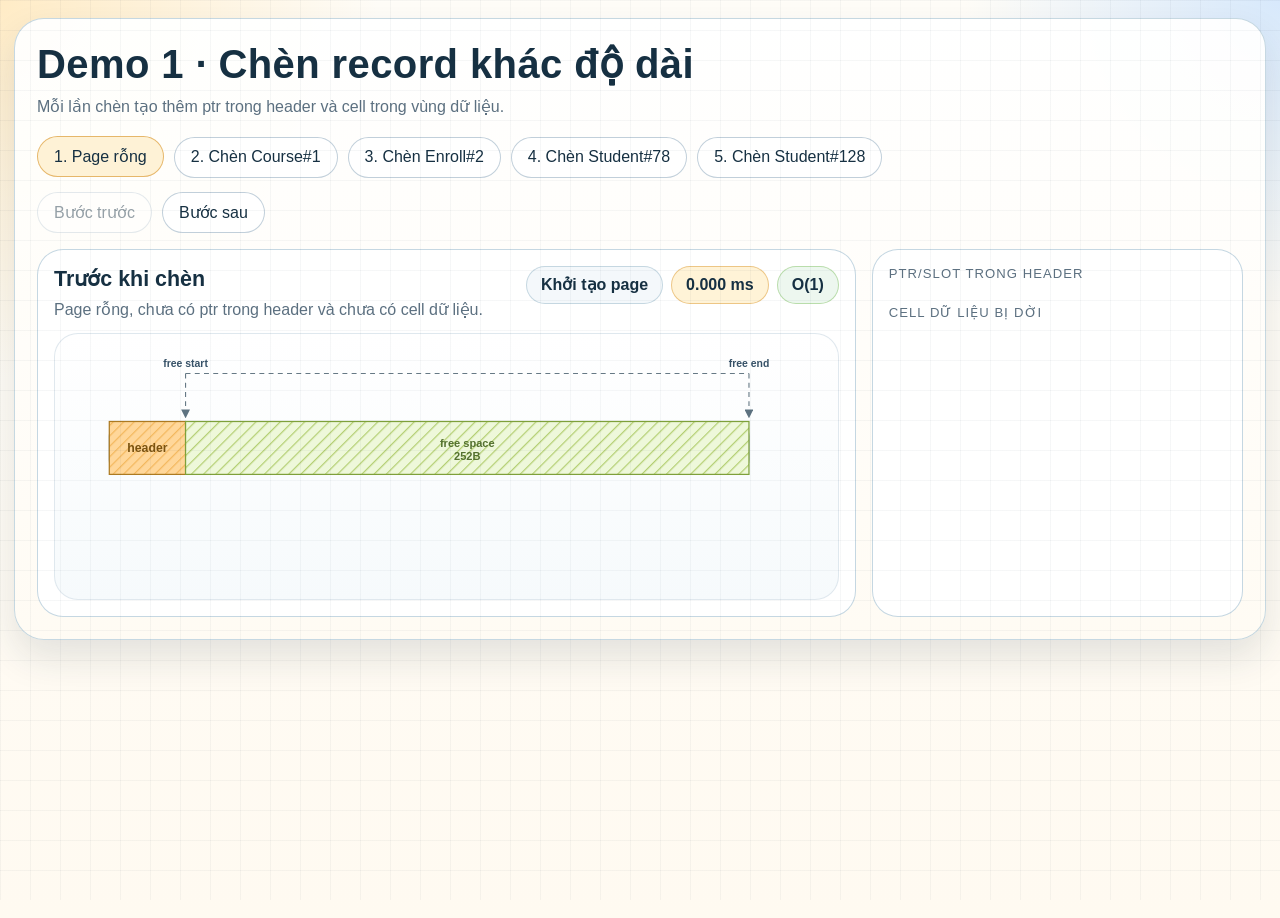
==== demo/web/demo_insert.html @ 4e21b1f2 "feat(demo): add demo python and visual" ====
﻿<!DOCTYPE html>
<html lang="vi">
<head>
    <meta charset="UTF-8">
    <meta name="viewport" content="width=device-width, initial-scale=1.0">
    <title>Demo 1 - Chèn record</title>
    <link rel="stylesheet" href="./page_visual.css">
</head>
<body>
    <div id="app"></div>
    <script src="./page_visual.js"></script>
    <script>
        bootPageDemo("../data/demo_insert.json");
    </script>
</body>
</html>
---- demo/web/page_visual.css ----
﻿:root {
    color-scheme: light;
    --bg: #fffaf1;
    --panel: rgba(255, 255, 255, 0.94);
    --ink: #163042;
    --muted: #5c7080;
    --line: #bfd3df;
    --shadow: 0 18px 38px rgba(22, 48, 66, 0.12);
    --radius: 26px;
}

* {
    box-sizing: border-box;
}

body {
    margin: 0;
    min-height: 100vh;
    font-family: "Segoe UI Variable Text", "Trebuchet MS", sans-serif;
    color: var(--ink);
    background:
        radial-gradient(circle at top left, rgba(255, 223, 162, 0.58), transparent 24%),
        radial-gradient(circle at top right, rgba(179, 214, 255, 0.52), transparent 20%),
        linear-gradient(180deg, #fffdf8 0%, var(--bg) 100%);
}

body::before {
    content: "";
    position: fixed;
    inset: 0;
    background-image: linear-gradient(rgba(22, 48, 66, 0.04) 1px, transparent 1px),
        linear-gradient(90deg, rgba(22, 48, 66, 0.04) 1px, transparent 1px);
    background-size: 30px 30px;
    pointer-events: none;
}

.page-shell {
    width: min(1260px, calc(100vw - 28px));
    margin: 18px auto;
    padding: 22px;
    border: 1px solid rgba(191, 211, 223, 0.88);
    border-radius: 30px;
    background: linear-gradient(180deg, rgba(255, 255, 255, 0.94), rgba(255, 251, 243, 0.94));
    box-shadow: var(--shadow);
}

.page-shell-error {
    max-width: 760px;
}

.hero-copy h1 {
    margin: 0;
    font-size: clamp(1.8rem, 3.8vw, 2.5rem);
    letter-spacing: 0.01em;
}

.hero-copy p {
    margin: 8px 0 0;
    max-width: 68ch;
    color: var(--muted);
    line-height: 1.48;
}

.toolbar {
    display: flex;
    flex-wrap: wrap;
    gap: 10px;
    margin: 18px 0 14px;
}

.step-btn,
.control-btn {
    border: 1px solid rgba(126, 156, 177, 0.48);
    background: rgba(255, 255, 255, 0.88);
    color: var(--ink);
    border-radius: 999px;
    padding: 10px 16px;
    font: inherit;
    cursor: pointer;
    transition: transform 180ms ease, background 180ms ease, border-color 180ms ease;
}

.step-btn:hover,
.control-btn:hover,
.step-btn.active {
    transform: translateY(-1px);
    background: #fef2d6;
    border-color: rgba(222, 161, 66, 0.72);
}

.step-btn:disabled,
.control-btn:disabled {
    opacity: 0.45;
    cursor: default;
    transform: none;
}

.control-row {
    display: flex;
    gap: 10px;
    margin-bottom: 16px;
}

.stage {
    display: grid;
    gap: 16px;
    grid-template-columns: minmax(0, 1.72fr) minmax(280px, 0.78fr);
}

.canvas-card,
.detail-card {
    border-radius: var(--radius);
    border: 1px solid rgba(191, 211, 223, 0.9);
    background: var(--panel);
    padding: 16px;
}

.canvas-card {
    overflow: hidden;
}

.state-head {
    display: flex;
    justify-content: space-between;
    gap: 14px;
    align-items: start;
}

.state-title {
    margin: 0;
    font-size: 1.34rem;
}

.state-note {
    margin: 6px 0 0;
    color: var(--muted);
    line-height: 1.45;
    max-width: 62ch;
}

.state-badges {
    display: flex;
    flex-wrap: wrap;
    gap: 8px;
    justify-content: flex-end;
}

.badge {
    display: inline-flex;
    align-items: center;
    min-height: 38px;
    padding: 0 14px;
    border-radius: 999px;
    background: #f4f8fb;
    border: 1px solid rgba(191, 211, 223, 0.88);
    font-weight: 700;
    white-space: nowrap;
}

.badge-time {
    background: #fff3d7;
    border-color: rgba(222, 161, 66, 0.54);
}

.badge-big-o {
    background: #edf7ef;
    border-color: rgba(113, 183, 77, 0.42);
}

.figure-wrap {
    margin-top: 12px;
    border-radius: 24px;
    padding: 10px 10px 14px;
    background: linear-gradient(180deg, rgba(255, 255, 255, 0.98), rgba(246, 250, 252, 0.98));
    border: 1px solid rgba(223, 232, 238, 0.96);
}

.figure-wrap svg {
    width: 100%;
    height: auto;
    display: block;
}

.detail-card {
    display: grid;
    gap: 14px;
    align-content: start;
}

.detail-group {
    display: grid;
    gap: 10px;
}

.metric-label {
    font-size: 0.82rem;
    text-transform: uppercase;
    letter-spacing: 0.08em;
    color: var(--muted);
}

.focus-list {
    display: grid;
    gap: 10px;
}

.focus-card {
    border-radius: 18px;
    border: 1px solid rgba(191, 211, 223, 0.86);
    background: rgba(255, 255, 255, 0.96);
    padding: 12px 13px;
    animation: riseIn 220ms ease both;
}

.focus-card.move {
    border-color: rgba(216, 111, 111, 0.42);
    background: linear-gradient(180deg, rgba(255, 248, 248, 0.98), rgba(255, 255, 255, 0.96));
}

.focus-line {
    display: flex;
    align-items: center;
    justify-content: space-between;
    gap: 10px;
}

.focus-line strong {
    font-size: 0.98rem;
}

.focus-copy,
.focus-sub,
.focus-meta {
    color: var(--muted);
    line-height: 1.4;
}

.focus-copy {
    margin-top: 6px;
    font-size: 0.94rem;
}

.focus-meta,
.focus-sub {
    margin-top: 4px;
    font-size: 0.9rem;
}

.focus-chip {
    display: inline-flex;
    align-items: center;
    min-height: 24px;
    padding: 0 10px;
    border-radius: 999px;
    background: #edf7ef;
    border: 1px solid rgba(113, 183, 77, 0.42);
    color: #40632a;
    font-size: 0.82rem;
    font-weight: 700;
    white-space: nowrap;
}

.focus-chip.danger {
    background: #fff0f0;
    border-color: rgba(216, 111, 111, 0.44);
    color: #9b4848;
}

@keyframes riseIn {
    from {
        opacity: 0;
        transform: translateY(8px);
    }

    to {
        opacity: 1;
        transform: translateY(0);
    }
}

@media (max-width: 1040px) {
    .stage {
        grid-template-columns: 1fr;
    }
}

@media (max-width: 700px) {
    .page-shell {
        width: min(100vw - 14px, 100%);
        margin: 7px auto;
        padding: 14px;
        border-radius: 22px;
    }

    .state-head {
        flex-direction: column;
    }

    .state-badges {
        justify-content: flex-start;
    }

    .toolbar,
    .control-row {
        gap: 8px;
    }

    .step-btn,
    .control-btn {
        width: 100%;
        text-align: center;
    }

    .focus-line {
        align-items: flex-start;
        flex-direction: column;
    }
}
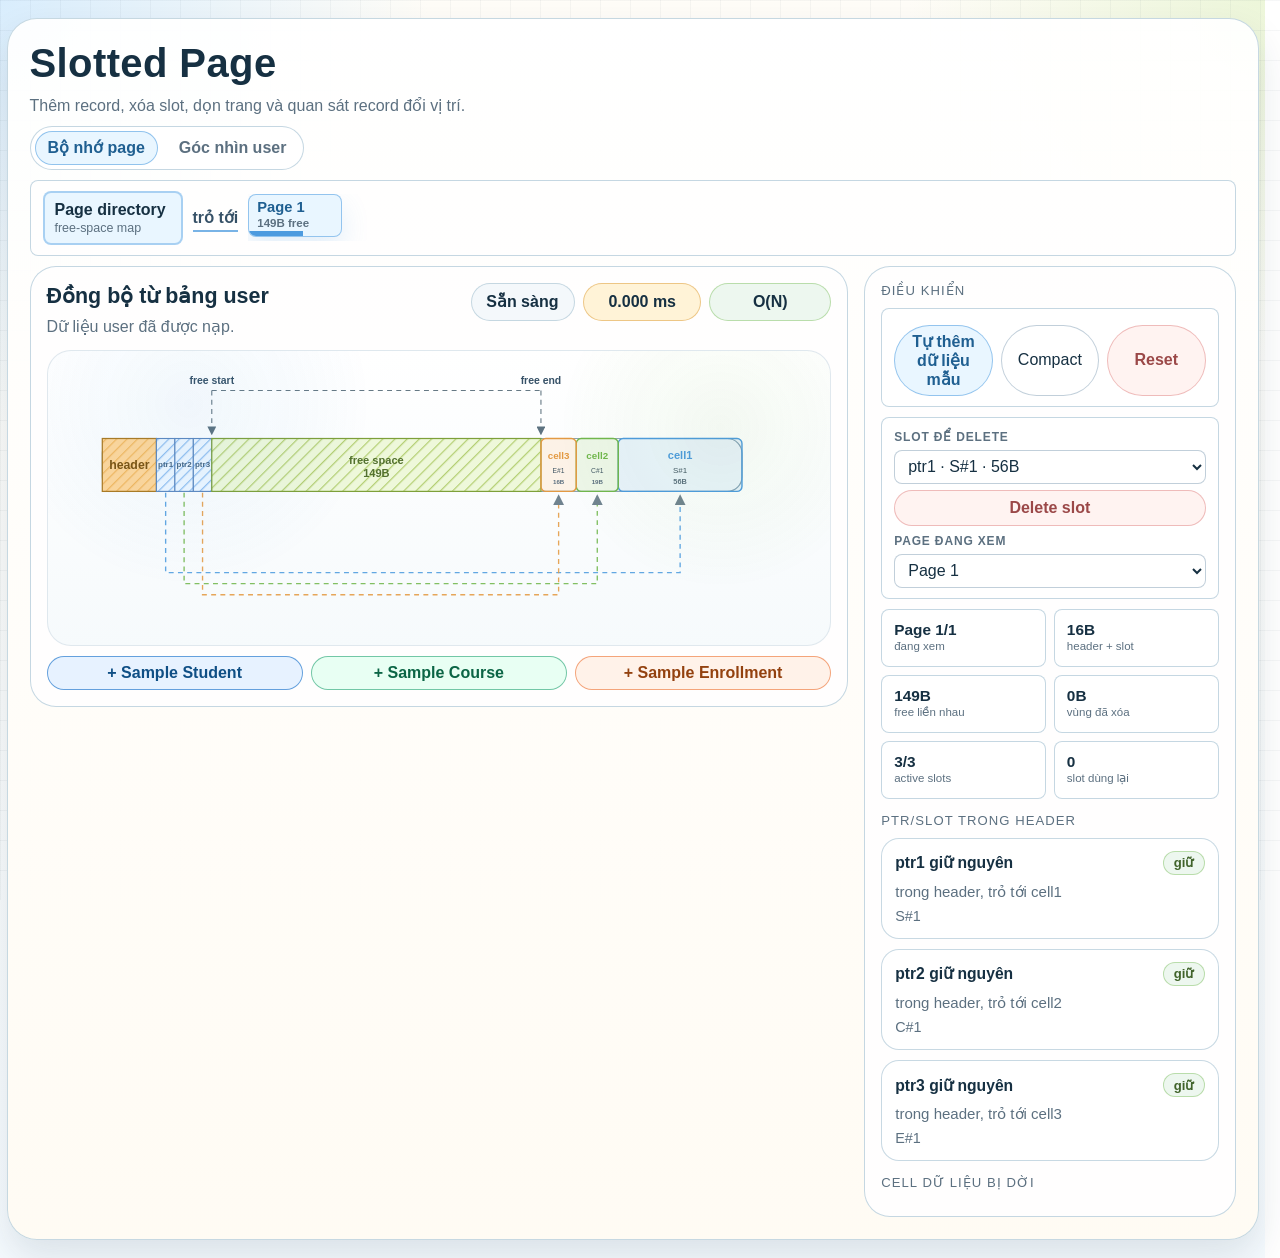
==== commit 5e1f8e27: "feat(visual): add new interactive demo" ====
--- a/demo/web/demo_insert.html
+++ b/demo/web/demo_insert.html
@@ -1,16 +1,16 @@
-﻿<!DOCTYPE html>
+<!DOCTYPE html>
 <html lang="vi">
 <head>
     <meta charset="UTF-8">
     <meta name="viewport" content="width=device-width, initial-scale=1.0">
-    <title>Demo 1 - Chèn record</title>
+    <title>Slotted Page</title>
     <link rel="stylesheet" href="./page_visual.css">
 </head>
 <body>
     <div id="app"></div>
     <script src="./page_visual.js"></script>
     <script>
-        bootPageDemo("../data/demo_insert.json");
+        bootLivePageDemo();
     </script>
 </body>
 </html>
--- a/demo/web/page_visual.css
+++ b/demo/web/page_visual.css
@@ -1,12 +1,15 @@
-﻿:root {
+:root {
     color-scheme: light;
-    --bg: #fffaf1;
+    --bg: #f6fbff;
     --panel: rgba(255, 255, 255, 0.94);
     --ink: #163042;
     --muted: #5c7080;
     --line: #bfd3df;
     --shadow: 0 18px 38px rgba(22, 48, 66, 0.12);
     --radius: 26px;
+    --ease-out-soft: cubic-bezier(0.22, 1, 0.36, 1);
+    --ease-spring: cubic-bezier(0.2, 0.9, 0.24, 1.14);
+    --glow-blue: 0 12px 28px rgba(77, 155, 223, 0.16);
 }
 
 * {
@@ -19,9 +22,13 @@
     font-family: "Segoe UI Variable Text", "Trebuchet MS", sans-serif;
     color: var(--ink);
     background:
-        radial-gradient(circle at top left, rgba(255, 223, 162, 0.58), transparent 24%),
-        radial-gradient(circle at top right, rgba(179, 214, 255, 0.52), transparent 20%),
+        radial-gradient(circle at top left, rgba(202, 231, 255, 0.72), transparent 24%),
+        radial-gradient(circle at top right, rgba(223, 241, 195, 0.58), transparent 20%),
         linear-gradient(180deg, #fffdf8 0%, var(--bg) 100%);
+}
+
+html {
+    scrollbar-gutter: stable;
 }
 
 body::before {
@@ -42,6 +49,7 @@
     border-radius: 30px;
     background: linear-gradient(180deg, rgba(255, 255, 255, 0.94), rgba(255, 251, 243, 0.94));
     box-shadow: var(--shadow);
+    animation: shellEnter 620ms var(--ease-out-soft) both;
 }
 
 .page-shell-error {
@@ -74,18 +82,34 @@
     background: rgba(255, 255, 255, 0.88);
     color: var(--ink);
     border-radius: 999px;
-    padding: 10px 16px;
+    min-height: 36px;
+    padding: 6px 12px;
     font: inherit;
     cursor: pointer;
-    transition: transform 180ms ease, background 180ms ease, border-color 180ms ease;
+    transition: transform 220ms var(--ease-out-soft), background 220ms ease, border-color 220ms ease, box-shadow 220ms ease;
+}
+
+.control-btn.primary {
+    background: #e9f6ff;
+    border-color: rgba(77, 155, 223, 0.54);
+    color: #1f5f91;
+    font-weight: 700;
+}
+
+.control-btn.danger {
+    background: #fff3f1;
+    border-color: rgba(216, 111, 111, 0.42);
+    color: #9b4848;
+    font-weight: 700;
 }
 
 .step-btn:hover,
 .control-btn:hover,
 .step-btn.active {
-    transform: translateY(-1px);
+    transform: translateY(-2px);
     background: #fef2d6;
     border-color: rgba(222, 161, 66, 0.72);
+    box-shadow: 0 10px 18px rgba(222, 161, 66, 0.14);
 }
 
 .step-btn:disabled,
@@ -101,10 +125,479 @@
     margin-bottom: 16px;
 }
 
+.live-shell {
+    width: min(1360px, calc(100vw - 28px));
+}
+
+.live-hero {
+    display: flex;
+    justify-content: space-between;
+    gap: 18px;
+    align-items: end;
+}
+
+.view-tabs {
+    display: inline-flex;
+    gap: 8px;
+    margin: 8px 0 10px;
+    padding: 4px;
+    border: 1px solid rgba(191, 211, 223, 0.9);
+    border-radius: 999px;
+    background: rgba(255, 255, 255, 0.92);
+}
+
+.view-tab {
+    border: 1px solid transparent;
+    background: transparent;
+    color: var(--muted);
+    border-radius: 999px;
+    min-height: 34px;
+    padding: 0 12px;
+    font: inherit;
+    font-weight: 700;
+    cursor: pointer;
+    transition: color 180ms ease, border-color 180ms ease, background 180ms ease;
+}
+
+.view-tab.active {
+    color: #1f5f91;
+    border-color: rgba(77, 155, 223, 0.56);
+    background: #e9f6ff;
+}
+
+.tab-panel {
+    display: none;
+}
+
+.tab-panel.active {
+    display: block;
+}
+
+.live-panel {
+    display: grid;
+    grid-template-columns: minmax(280px, 0.9fr) minmax(220px, 0.58fr) minmax(420px, 1.4fr);
+    gap: 10px;
+    margin: 14px 0 12px;
+    align-items: stretch;
+}
+
+.live-controls {
+    display: grid;
+    gap: 6px;
+    align-content: start;
+    padding: 10px 12px;
+    border: 1px solid rgba(191, 211, 223, 0.9);
+    border-radius: 8px;
+    background: rgba(255, 255, 255, 0.92);
+}
+
+.field-label {
+    font-size: 0.75rem;
+    text-transform: uppercase;
+    letter-spacing: 0.07em;
+    color: var(--muted);
+    font-weight: 700;
+    margin-top: 2px;
+}
+
+.live-select,
+.live-input {
+    width: 100%;
+    min-height: 34px;
+    border: 1px solid rgba(126, 156, 177, 0.48);
+    border-radius: 8px;
+    background: #fff;
+    color: var(--ink);
+    padding: 0 9px;
+    font: inherit;
+}
+
+.button-grid {
+    display: grid;
+    grid-template-columns: repeat(2, minmax(0, 1fr));
+    gap: 6px 8px;
+    margin-top: 2px;
+}
+
+.memory-actions {
+    grid-template-columns: repeat(3, minmax(0, 1fr));
+}
+
+.metric-strip {
+    display: grid;
+    grid-template-columns: repeat(3, minmax(0, 1fr));
+    gap: 8px;
+    align-content: start;
+}
+
+.metric-strip-sidebar {
+    grid-template-columns: repeat(2, minmax(0, 1fr));
+}
+
+.page-chain {
+    display: flex;
+    flex-wrap: nowrap;
+    align-items: center;
+    gap: 10px;
+    margin: 0 0 10px;
+    padding: 10px 12px;
+    border: 1px solid rgba(191, 211, 223, 0.9);
+    border-radius: 8px;
+    background: rgba(255, 255, 255, 0.88);
+    overflow: hidden;
+}
+
+.memory-overview-card {
+    margin: 0 0 16px;
+    padding: 16px;
+    border: 1px solid rgba(191, 211, 223, 0.9);
+    border-radius: 22px;
+    background: linear-gradient(180deg, rgba(255, 255, 255, 0.96), rgba(247, 250, 252, 0.96));
+}
+
+.memory-overview-head h2 {
+    margin: 0;
+    font-size: 1.08rem;
+}
+
+.memory-overview-head p {
+    margin: 6px 0 0;
+    color: var(--muted);
+    line-height: 1.42;
+}
+
+.memory-grid {
+    display: grid;
+    grid-template-columns: repeat(auto-fit, minmax(210px, 1fr));
+    gap: 12px;
+    margin-top: 14px;
+}
+
+.memory-page {
+    border: 1px solid rgba(191, 211, 223, 0.9);
+    border-radius: 16px;
+    background: rgba(255, 255, 255, 0.95);
+    padding: 12px;
+    text-align: left;
+    cursor: pointer;
+    transition: transform 180ms var(--ease-out-soft), border-color 180ms ease, box-shadow 180ms ease, background 180ms ease;
+}
+
+.memory-page:hover {
+    transform: translateY(-2px);
+    border-color: rgba(77, 155, 223, 0.44);
+    box-shadow: 0 12px 22px rgba(22, 48, 66, 0.08);
+}
+
+.memory-page.active {
+    background: #eef8ff;
+    border-color: rgba(77, 155, 223, 0.56);
+    box-shadow: 0 12px 24px rgba(77, 155, 223, 0.12);
+}
+
+.memory-page-head,
+.memory-page-meta {
+    display: flex;
+    justify-content: space-between;
+    gap: 8px;
+    flex-wrap: wrap;
+}
+
+.memory-page-head span,
+.memory-page-meta span {
+    color: var(--muted);
+    font-size: 0.78rem;
+}
+
+.memory-bar {
+    display: flex;
+    height: 16px;
+    margin: 10px 0 9px;
+    overflow: hidden;
+    border-radius: 999px;
+    background: #eef3f7;
+    border: 1px solid rgba(214, 224, 231, 0.92);
+}
+
+.memory-segment {
+    display: block;
+    height: 100%;
+}
+
+.memory-segment.header {
+    background: #ffd79a;
+}
+
+.memory-segment.used {
+    background: #8fc1f0;
+}
+
+.memory-segment.gap {
+    background: #e8b1b1;
+}
+
+.memory-segment.free {
+    background: #b9d88a;
+}
+
+.directory-node {
+    min-width: 140px;
+    flex-shrink: 0;
+    border: 2px solid rgba(77, 155, 223, 0.42);
+    border-radius: 8px;
+    background: #e9f6ff;
+    padding: 8px 10px;
+}
+
+.directory-node strong,
+.directory-node span {
+    display: block;
+}
+
+.directory-node span {
+    margin-top: 2px;
+    color: var(--muted);
+    font-size: 0.78rem;
+}
+
+.directory-link,
+.page-link {
+    position: relative;
+    color: #365167;
+    font-weight: 800;
+}
+
+.directory-link {
+    flex-shrink: 0;
+}
+
+.directory-link::after {
+    content: "";
+    position: absolute;
+    left: 0;
+    right: 0;
+    bottom: -5px;
+    height: 2px;
+    background: #4d9bdf;
+    opacity: 0.75;
+}
+
+.page-chain-pages {
+    display: flex;
+    flex-wrap: nowrap;
+    align-items: center;
+    gap: 6px;
+    min-width: 0;
+    flex: 1;
+    overflow-x: auto;
+    overflow-y: hidden;
+    padding-bottom: 4px;
+    scrollbar-gutter: stable;
+}
+
+.page-chain-pages::-webkit-scrollbar {
+    height: 6px;
+}
+
+.page-chain-pages::-webkit-scrollbar-thumb {
+    background: rgba(126, 156, 177, 0.48);
+    border-radius: 999px;
+}
+
+.page-node {
+    position: relative;
+    min-width: 94px;
+    min-height: 38px;
+    border: 1px solid rgba(126, 156, 177, 0.48);
+    border-radius: 8px;
+    padding: 5px 8px 7px;
+    background: #fff;
+    color: var(--ink);
+    font: inherit;
+    cursor: pointer;
+    overflow: hidden;
+    text-align: left;
+    transition: transform 260ms var(--ease-out-soft), border-color 260ms ease, box-shadow 260ms ease, background 260ms ease;
+}
+
+.page-node::before {
+    content: "";
+    position: absolute;
+    inset: 0;
+    background: linear-gradient(115deg, transparent 18%, rgba(77, 155, 223, 0.16) 46%, transparent 74%);
+    transform: translateX(-130%);
+    opacity: 0;
+    transition: opacity 180ms ease;
+}
+
+.page-node span,
+.page-node small {
+    position: relative;
+    z-index: 1;
+    display: block;
+}
+
+.page-node span {
+    font-size: 0.92rem;
+    line-height: 1.05;
+}
+
+.page-node small {
+    margin-top: 1px;
+    color: var(--muted);
+    font-size: 0.72rem;
+    line-height: 1.05;
+}
+
+.page-node i {
+    position: absolute;
+    left: 0;
+    bottom: 0;
+    width: calc(var(--free-ratio) * 100%);
+    height: 5px;
+    background: #87b954;
+    transition: width 420ms ease;
+}
+
+.page-node.active {
+    background: #e9f6ff;
+    border-color: rgba(77, 155, 223, 0.54);
+    color: #1f5f91;
+    font-weight: 700;
+    box-shadow: var(--glow-blue);
+}
+
+.page-node:hover {
+    transform: translateY(-3px);
+    border-color: rgba(77, 155, 223, 0.5);
+    box-shadow: 0 14px 26px rgba(22, 48, 66, 0.12);
+}
+
+.page-node:hover::before,
+.page-node.active::before {
+    opacity: 1;
+    animation: softSweep 760ms var(--ease-out-soft);
+}
+
+.page-node.active i {
+    background: #4d9bdf;
+}
+
+.page-link {
+    display: inline-flex;
+    align-items: center;
+    gap: 4px;
+    padding: 0 2px;
+    color: #365167;
+    flex-shrink: 0;
+}
+
+.page-link b {
+    font-size: 0.68rem;
+    text-transform: uppercase;
+    letter-spacing: 0.06em;
+    color: var(--muted);
+}
+
+.metric-pill {
+    min-height: 58px;
+    display: grid;
+    align-content: center;
+    gap: 2px;
+    padding: 10px 12px;
+    border-radius: 8px;
+    border: 1px solid rgba(191, 211, 223, 0.9);
+    background: rgba(255, 255, 255, 0.92);
+    transition: transform 240ms var(--ease-out-soft), box-shadow 240ms ease, border-color 240ms ease;
+}
+
+.metric-pill:hover {
+    transform: translateY(-2px);
+    border-color: rgba(77, 155, 223, 0.42);
+    box-shadow: 0 12px 22px rgba(77, 155, 223, 0.1);
+}
+
+.metric-pill strong {
+    font-size: 0.96rem;
+    line-height: 1.05;
+}
+
+.metric-pill span {
+    color: var(--muted);
+    font-size: 0.72rem;
+    line-height: 1.15;
+}
+
+.live-stage {
+    grid-template-columns: minmax(0, 1.82fr) minmax(300px, 0.78fr);
+}
+
+.live-stage .state-badges {
+    min-width: 0;
+    width: min(360px, 100%);
+    display: grid;
+    grid-template-columns: minmax(0, 1fr) minmax(118px, auto) minmax(122px, auto);
+    gap: 8px;
+    justify-content: stretch;
+}
+
+.live-stage #operationLabel {
+    min-width: 0;
+    white-space: normal;
+    overflow: visible;
+    text-overflow: clip;
+    line-height: 1.2;
+    text-align: center;
+}
+
+.live-stage #timingLabel {
+    justify-content: center;
+    font-variant-numeric: tabular-nums;
+    min-width: 118px;
+}
+
+.live-stage #complexityLabel {
+    justify-content: center;
+    min-width: 122px;
+    white-space: nowrap;
+    overflow: hidden;
+    text-overflow: ellipsis;
+}
+
+.event-log {
+    display: grid;
+    gap: 8px;
+    max-height: 286px;
+    overflow-y: auto;
+    padding-right: 2px;
+    scrollbar-gutter: stable;
+}
+
+.event-line {
+    border-radius: 8px;
+    border: 1px solid rgba(191, 211, 223, 0.86);
+    background: rgba(255, 255, 255, 0.96);
+    padding: 10px 12px;
+    color: var(--ink);
+    line-height: 1.35;
+    transition: transform 220ms var(--ease-out-soft), border-color 220ms ease, box-shadow 220ms ease;
+}
+
+.event-line:hover {
+    transform: translateX(4px);
+    border-color: rgba(77, 155, 223, 0.4);
+    box-shadow: 0 10px 18px rgba(22, 48, 66, 0.08);
+}
+
+.event-line.muted {
+    color: var(--muted);
+}
+
 .stage {
     display: grid;
     gap: 16px;
     grid-template-columns: minmax(0, 1.72fr) minmax(280px, 0.78fr);
+    align-items: start;
 }
 
 .canvas-card,
@@ -113,6 +606,7 @@
     border: 1px solid rgba(191, 211, 223, 0.9);
     background: var(--panel);
     padding: 16px;
+    position: relative;
 }
 
 .canvas-card {
@@ -143,6 +637,7 @@
     flex-wrap: wrap;
     gap: 8px;
     justify-content: flex-end;
+    min-width: min(360px, 100%);
 }
 
 .badge {
@@ -170,9 +665,22 @@
 .figure-wrap {
     margin-top: 12px;
     border-radius: 24px;
-    padding: 10px 10px 14px;
+    padding: 10px 10px 20px;
     background: linear-gradient(180deg, rgba(255, 255, 255, 0.98), rgba(246, 250, 252, 0.98));
     border: 1px solid rgba(223, 232, 238, 0.96);
+    position: relative;
+    overflow: hidden;
+}
+
+.figure-wrap::before {
+    content: "";
+    position: absolute;
+    inset: 0;
+    background:
+        radial-gradient(circle at 18% 18%, rgba(77, 155, 223, 0.08), transparent 28%),
+        radial-gradient(circle at 86% 26%, rgba(113, 183, 77, 0.08), transparent 24%);
+    pointer-events: none;
+    opacity: 0.9;
 }
 
 .figure-wrap svg {
@@ -181,10 +689,301 @@
     display: block;
 }
 
+.quick-sample-bar {
+    margin-top: 10px;
+    display: grid;
+    grid-template-columns: repeat(3, minmax(0, 1fr));
+    gap: 8px;
+}
+
+.sample-btn {
+    min-height: 34px;
+    font-weight: 700;
+}
+
+.sample-btn.student {
+    border-color: rgba(6, 103, 197, 0.58);
+    background: #e7f2ff;
+    color: #0f4f85;
+}
+
+.sample-btn.course {
+    border-color: rgba(16, 152, 102, 0.54);
+    background: #e8fff3;
+    color: #0b6545;
+}
+
+.sample-btn.enrollment {
+    border-color: rgba(234, 98, 30, 0.54);
+    background: #fff2e9;
+    color: #93410f;
+}
+
 .detail-card {
     display: grid;
     gap: 14px;
     align-content: start;
+}
+
+.user-view-card {
+    border-radius: var(--radius);
+    border: 1px solid rgba(191, 211, 223, 0.9);
+    background:
+        radial-gradient(circle at 8% 8%, rgba(6, 103, 197, 0.22), transparent 25%),
+        radial-gradient(circle at 92% 18%, rgba(233, 102, 31, 0.2), transparent 22%),
+        var(--panel);
+    padding: 16px;
+}
+
+.user-head {
+    margin-bottom: 10px;
+}
+
+.user-sheet-grid {
+    display: grid;
+    gap: 14px;
+}
+
+.entity-tabs {
+    display: inline-flex;
+    flex-wrap: wrap;
+    gap: 8px;
+}
+
+.entity-tab {
+    border: 1px solid rgba(126, 156, 177, 0.5);
+    background: #fff;
+    color: #294558;
+    border-radius: 999px;
+    min-height: 34px;
+    padding: 0 12px;
+    font: inherit;
+    font-weight: 700;
+    cursor: pointer;
+    transition: transform 180ms var(--ease-out-soft), border-color 180ms ease, color 180ms ease, box-shadow 180ms ease;
+}
+
+.entity-tab:hover {
+    transform: translateY(-1px);
+    border-color: rgba(6, 103, 197, 0.65);
+}
+
+.entity-tab.active {
+    color: #ffffff;
+    border-color: #0667c5;
+    background: linear-gradient(120deg, #0667c5, #14a0ff);
+    box-shadow: 0 10px 20px rgba(6, 103, 197, 0.26);
+}
+
+.user-sheet {
+    border: 1px solid rgba(191, 211, 223, 0.92);
+    border-radius: 16px;
+    background: rgba(255, 255, 255, 0.95);
+    padding: 12px;
+    box-shadow: 0 12px 24px rgba(22, 48, 66, 0.08);
+    animation: riseIn 320ms var(--ease-out-soft) both;
+}
+
+.user-sheet.student {
+    border-color: rgba(6, 103, 197, 0.55);
+}
+
+.user-sheet.course {
+    border-color: rgba(16, 152, 102, 0.55);
+}
+
+.user-sheet.enrollment {
+    border-color: rgba(234, 98, 30, 0.55);
+}
+
+.sheet-head {
+    display: flex;
+    align-items: center;
+    justify-content: space-between;
+    gap: 10px;
+    margin-bottom: 10px;
+}
+
+.sheet-head h3 {
+    margin: 0;
+    font-size: 1.1rem;
+}
+
+.sheet-head p {
+    margin: 3px 0 0;
+    color: var(--muted);
+    font-size: 0.82rem;
+}
+
+.sheet-form {
+    margin-bottom: 10px;
+    display: grid;
+    grid-template-columns: repeat(auto-fit, minmax(180px, 1fr));
+    gap: 8px;
+    align-items: end;
+}
+
+.sheet-form-field {
+    display: grid;
+    gap: 4px;
+}
+
+.sheet-form-field span {
+    font-size: 0.72rem;
+    text-transform: uppercase;
+    letter-spacing: 0.05em;
+    color: #35556d;
+    font-weight: 700;
+}
+
+.sheet-form-input {
+    min-height: 34px;
+    border: 1px solid rgba(126, 156, 177, 0.5);
+    border-radius: 9px;
+    background: #ffffff;
+    color: var(--ink);
+    padding: 0 10px;
+    font: inherit;
+    transition: border-color 160ms ease, box-shadow 160ms ease;
+}
+
+.sheet-form-input:focus {
+    outline: none;
+    border-color: rgba(6, 103, 197, 0.72);
+    box-shadow: 0 0 0 3px rgba(20, 160, 255, 0.2);
+}
+
+.sheet-add {
+    min-height: 30px;
+    padding: 4px 10px;
+    font-size: 0.9rem;
+}
+
+.sheet-add-sample {
+    min-height: 30px;
+    padding: 4px 10px;
+    font-size: 0.9rem;
+    border-color: rgba(16, 152, 102, 0.5);
+    color: #0d6a47;
+    background: #ecfff6;
+}
+
+.sheet-wrap {
+    overflow-x: auto;
+    border-radius: 10px;
+    border: 1px solid rgba(191, 211, 223, 0.76);
+    background: rgba(255, 255, 255, 0.9);
+}
+
+.sheet-table {
+    width: 100%;
+    border-collapse: collapse;
+    min-width: 840px;
+}
+
+.sheet-table th,
+.sheet-table td {
+    border-bottom: 1px solid rgba(214, 224, 231, 0.8);
+    border-right: 1px solid rgba(214, 224, 231, 0.7);
+    padding: 0;
+}
+
+.sheet-table th {
+    font-size: 0.78rem;
+    text-transform: uppercase;
+    letter-spacing: 0.05em;
+    color: #35556d;
+    background: linear-gradient(180deg, #d8ebff, #eaf5ff);
+    padding: 7px 8px;
+    text-align: left;
+    position: sticky;
+    top: 0;
+    z-index: 1;
+}
+
+.sheet-table tr:last-child td {
+    border-bottom: none;
+}
+
+.sheet-table td:last-child,
+.sheet-table th:last-child {
+    border-right: none;
+}
+
+.sheet-table tbody tr {
+    transition: background 180ms ease;
+}
+
+.sheet-table tbody tr:hover {
+    background: rgba(6, 103, 197, 0.09);
+}
+
+.sheet-input {
+    width: 100%;
+    min-height: 42px;
+    border: 0;
+    background: transparent;
+    padding: 6px 8px;
+    color: var(--ink);
+    font: inherit;
+    resize: vertical;
+    white-space: pre-wrap;
+    overflow-wrap: anywhere;
+    word-break: break-word;
+    transition: background 160ms ease, box-shadow 160ms ease;
+}
+
+.sheet-input:focus {
+    outline: none;
+    background: #fff7cf;
+    box-shadow: inset 0 0 0 2px rgba(244, 150, 34, 0.56);
+}
+
+.ref-cell {
+    min-width: 164px;
+    color: var(--muted);
+    font-size: 0.78rem;
+    padding: 7px 8px;
+    white-space: normal;
+    overflow-wrap: anywhere;
+    word-break: break-word;
+}
+
+.actions-cell {
+    width: 62px;
+    text-align: center;
+}
+
+.sheet-icon {
+    border: 1px solid rgba(126, 156, 177, 0.48);
+    border-radius: 8px;
+    background: #f4f8fb;
+    color: var(--ink);
+    min-height: 28px;
+    padding: 0 8px;
+    font: inherit;
+    font-size: 0.78rem;
+    cursor: pointer;
+}
+
+.sheet-icon.danger {
+    background: #fff0f0;
+    border-color: rgba(216, 111, 111, 0.44);
+    color: #9b4848;
+}
+
+.empty-sheet {
+    padding: 10px;
+    color: var(--muted);
+    font-size: 0.86rem;
+}
+
+.sidebar-controls .live-controls {
+    margin: 0;
+}
+
+.sidebar-controls .button-grid {
+    margin-top: 6px;
 }
 
 .detail-group {
@@ -209,7 +1008,67 @@
     border: 1px solid rgba(191, 211, 223, 0.86);
     background: rgba(255, 255, 255, 0.96);
     padding: 12px 13px;
-    animation: riseIn 220ms ease both;
+    animation: riseIn 320ms var(--ease-out-soft) both;
+    transition: transform 240ms var(--ease-out-soft), box-shadow 240ms ease, border-color 240ms ease;
+}
+
+.live-stage .focus-card {
+    animation: none;
+}
+
+.toast-stack {
+    position: fixed;
+    right: 18px;
+    bottom: 18px;
+    width: min(340px, calc(100vw - 24px));
+    display: grid;
+    gap: 8px;
+    z-index: 40;
+    pointer-events: none;
+}
+
+.toast {
+    pointer-events: auto;
+    display: grid;
+    gap: 3px;
+    border-radius: 11px;
+    border: 1px solid rgba(191, 211, 223, 0.9);
+    background: rgba(255, 255, 255, 0.97);
+    box-shadow: 0 16px 28px rgba(22, 48, 66, 0.14);
+    padding: 9px 11px;
+    opacity: 1;
+    transform: translateY(0);
+    transition: opacity 200ms ease, transform 200ms var(--ease-out-soft);
+}
+
+.toast strong {
+    font-size: 0.84rem;
+    line-height: 1.15;
+}
+
+.toast span {
+    color: var(--muted);
+    font-size: 0.76rem;
+    line-height: 1.25;
+}
+
+.toast.ok {
+    border-color: rgba(113, 183, 77, 0.42);
+}
+
+.toast.fail {
+    border-color: rgba(216, 111, 111, 0.44);
+}
+
+.toast.hide {
+    opacity: 0;
+    transform: translateY(10px);
+}
+
+.focus-card:hover {
+    transform: translateY(-3px);
+    box-shadow: 0 14px 28px rgba(22, 48, 66, 0.08);
+    border-color: rgba(77, 155, 223, 0.3);
 }
 
 .focus-card.move {
@@ -221,11 +1080,28 @@
     display: flex;
     align-items: center;
     justify-content: space-between;
+
+#slotList {
+    max-height: 320px;
+    overflow-y: auto;
+    padding-right: 2px;
+    scrollbar-gutter: stable;
+}
     gap: 10px;
 }
 
 .focus-line strong {
     font-size: 0.98rem;
+}
+
+.stt-cell,
+.tag-cell {
+    min-width: 64px;
+    text-align: center;
+    font-weight: 700;
+    color: #21445e;
+    padding: 7px 8px;
+    white-space: nowrap;
 }
 
 .focus-copy,
@@ -269,18 +1145,263 @@
 @keyframes riseIn {
     from {
         opacity: 0;
-        transform: translateY(8px);
-    }
-
+        transform: translateY(12px) scale(0.98);
+    }
+    to {
+        opacity: 1;
+        transform: translateY(0) scale(1);
+    }
+}
+
+@keyframes shellEnter {
+    from {
+        opacity: 0;
+        transform: translateY(18px);
+    }
     to {
         opacity: 1;
         transform: translateY(0);
     }
 }
 
+/* Animations cho SVG */
+@keyframes popIn {
+    from {
+        opacity: 0;
+        transform: scale(0.85);
+    }
+    to {
+        opacity: 1;
+        transform: scale(1);
+    }
+}
+
+@keyframes slideDown {
+    0% {
+        opacity: 0;
+        transform: translateY(-20px);
+    }
+    100% {
+        opacity: 1;
+        transform: translateY(0);
+    }
+}
+
+@keyframes drawPath {
+    from {
+        opacity: 0;
+    }
+    to {
+        opacity: 1;
+    }
+}
+
+@keyframes floatIndicator {
+    0%, 100% {
+        transform: translateY(0);
+    }
+    50% {
+        transform: translateY(-4px);
+    }
+}
+
+.anim-pop {
+    animation: popIn 0.62s var(--ease-spring) both;
+    transform-box: fill-box;
+    transform-origin: center;
+}
+
+.anim-slide-down {
+    animation: slideDown 0.52s var(--ease-out-soft) both;
+    transform-box: fill-box;
+    transform-origin: center;
+}
+
+.anim-fade {
+    animation: riseIn 0.52s var(--ease-out-soft) both;
+}
+
+.anim-draw {
+    animation: drawPath 0.7s var(--ease-out-soft) both;
+}
+
+.compaction-trace {
+    opacity: 0;
+    stroke-dashoffset: 28;
+    animation: compactTrace 880ms var(--ease-out-soft) both;
+}
+
+.anim-float {
+    animation: floatIndicator 0.9s var(--ease-out-soft) both;
+}
+
+.ptr-flow {
+    opacity: 0.88;
+    animation: dashFlow 1.35s linear infinite;
+}
+
+.free-flow {
+    animation: none;
+}
+
+.free-scan {
+    pointer-events: none;
+}
+
+/* Tương tác khi hover vào SVG */
+.interactive-element {
+    transition: filter 0.24s ease, transform 0.3s var(--ease-spring);
+    transform-box: fill-box;
+    transform-origin: center;
+    cursor: default;
+}
+
+.interactive-element:hover {
+    filter: brightness(1.04) drop-shadow(0 8px 14px rgba(0,0,0,0.08));
+    transform: translateY(-2px) scale(1.015);
+}
+
+.live-cell-group {
+    transform-box: fill-box;
+    transform-origin: center;
+    will-change: transform;
+}
+
+.live-cell-group rect {
+    animation: none;
+}
+
+.live-cell-new rect,
+.live-pulse {
+    animation: none;
+}
+
+.motion-trail {
+    animation: none;
+}
+
+.delete-ghost {
+    transform-box: fill-box;
+    transform-origin: center;
+}
+
+@keyframes cellSettle {
+    0% {
+        filter: drop-shadow(0 14px 24px rgba(22, 48, 66, 0.2));
+    }
+    100% {
+        filter: drop-shadow(0 2px 6px rgba(22, 48, 66, 0.08));
+    }
+}
+
+@keyframes livePulse {
+    0% {
+        filter: brightness(1.03) saturate(1.01) drop-shadow(0 0 0 rgba(77, 155, 223, 0));
+    }
+    40% {
+        filter: brightness(1.05) saturate(1.02) drop-shadow(0 8px 14px rgba(77, 155, 223, 0.14));
+    }
+    70% {
+        filter: brightness(1.02) drop-shadow(0 4px 8px rgba(77, 155, 223, 0.1));
+    }
+    100% {
+        filter: brightness(1) drop-shadow(0 2px 6px rgba(22, 48, 66, 0.08));
+    }
+}
+
+@keyframes trailFade {
+    0% {
+        opacity: 1;
+    }
+    100% {
+        opacity: 0;
+    }
+}
+
+@keyframes freeGlow {
+    0% {
+        filter: brightness(1);
+    }
+    55% {
+        filter: brightness(1.03) drop-shadow(0 6px 12px rgba(126, 160, 58, 0.12));
+    }
+    100% {
+        filter: brightness(1);
+    }
+}
+
+@keyframes dashFlow {
+    from {
+        stroke-dashoffset: 0;
+    }
+    to {
+        stroke-dashoffset: -30;
+    }
+}
+
+@keyframes compactTrace {
+    0% {
+        opacity: 0;
+        stroke-dashoffset: 28;
+    }
+    20% {
+        opacity: 1;
+    }
+    100% {
+        opacity: 0.92;
+        stroke-dashoffset: 0;
+    }
+}
+
+.figure-wrap svg {
+    overflow: visible; /* Để shadow không bị cắt */
+}
+
+@keyframes softSweep {
+    from {
+        transform: translateX(-130%);
+    }
+    to {
+        transform: translateX(130%);
+    }
+}
+
+@media (prefers-reduced-motion: reduce) {
+    *,
+    *::before,
+    *::after {
+        animation-duration: 1ms !important;
+        animation-iteration-count: 1 !important;
+        transition-duration: 1ms !important;
+        scroll-behavior: auto !important;
+    }
+}
+
 @media (max-width: 1040px) {
     .stage {
         grid-template-columns: 1fr;
+    }
+
+    .live-panel {
+        grid-template-columns: 1fr;
+    }
+
+    .memory-grid {
+        grid-template-columns: 1fr;
+    }
+
+    .metric-strip {
+        grid-template-columns: repeat(2, minmax(0, 1fr));
+    }
+
+    .metric-strip-sidebar {
+        grid-template-columns: repeat(2, minmax(0, 1fr));
+    }
+
+    .toast-stack {
+        right: 10px;
+        bottom: 10px;
+        width: min(330px, calc(100vw - 20px));
     }
 }
 
@@ -305,12 +1426,59 @@
         gap: 8px;
     }
 
+    .view-tabs {
+        width: 100%;
+        display: grid;
+        grid-template-columns: repeat(2, minmax(0, 1fr));
+    }
+
+    .view-tab {
+        width: 100%;
+        text-align: center;
+    }
+
     .step-btn,
     .control-btn {
         width: 100%;
         text-align: center;
     }
 
+    .quick-sample-bar {
+        grid-template-columns: 1fr;
+    }
+
+    .button-grid,
+    .metric-strip {
+        grid-template-columns: 1fr;
+    }
+
+    .metric-strip-sidebar {
+        grid-template-columns: 1fr;
+    }
+
+    .sheet-head {
+        flex-direction: column;
+        align-items: stretch;
+    }
+
+    .sheet-form {
+        grid-template-columns: 1fr;
+    }
+
+    .sheet-add {
+        width: 100%;
+    }
+
+    .sheet-table {
+        min-width: 720px;
+    }
+
+    .toast-stack {
+        width: calc(100vw - 16px);
+        right: 8px;
+        bottom: 8px;
+    }
+
     .focus-line {
         align-items: flex-start;
         flex-direction: column;
